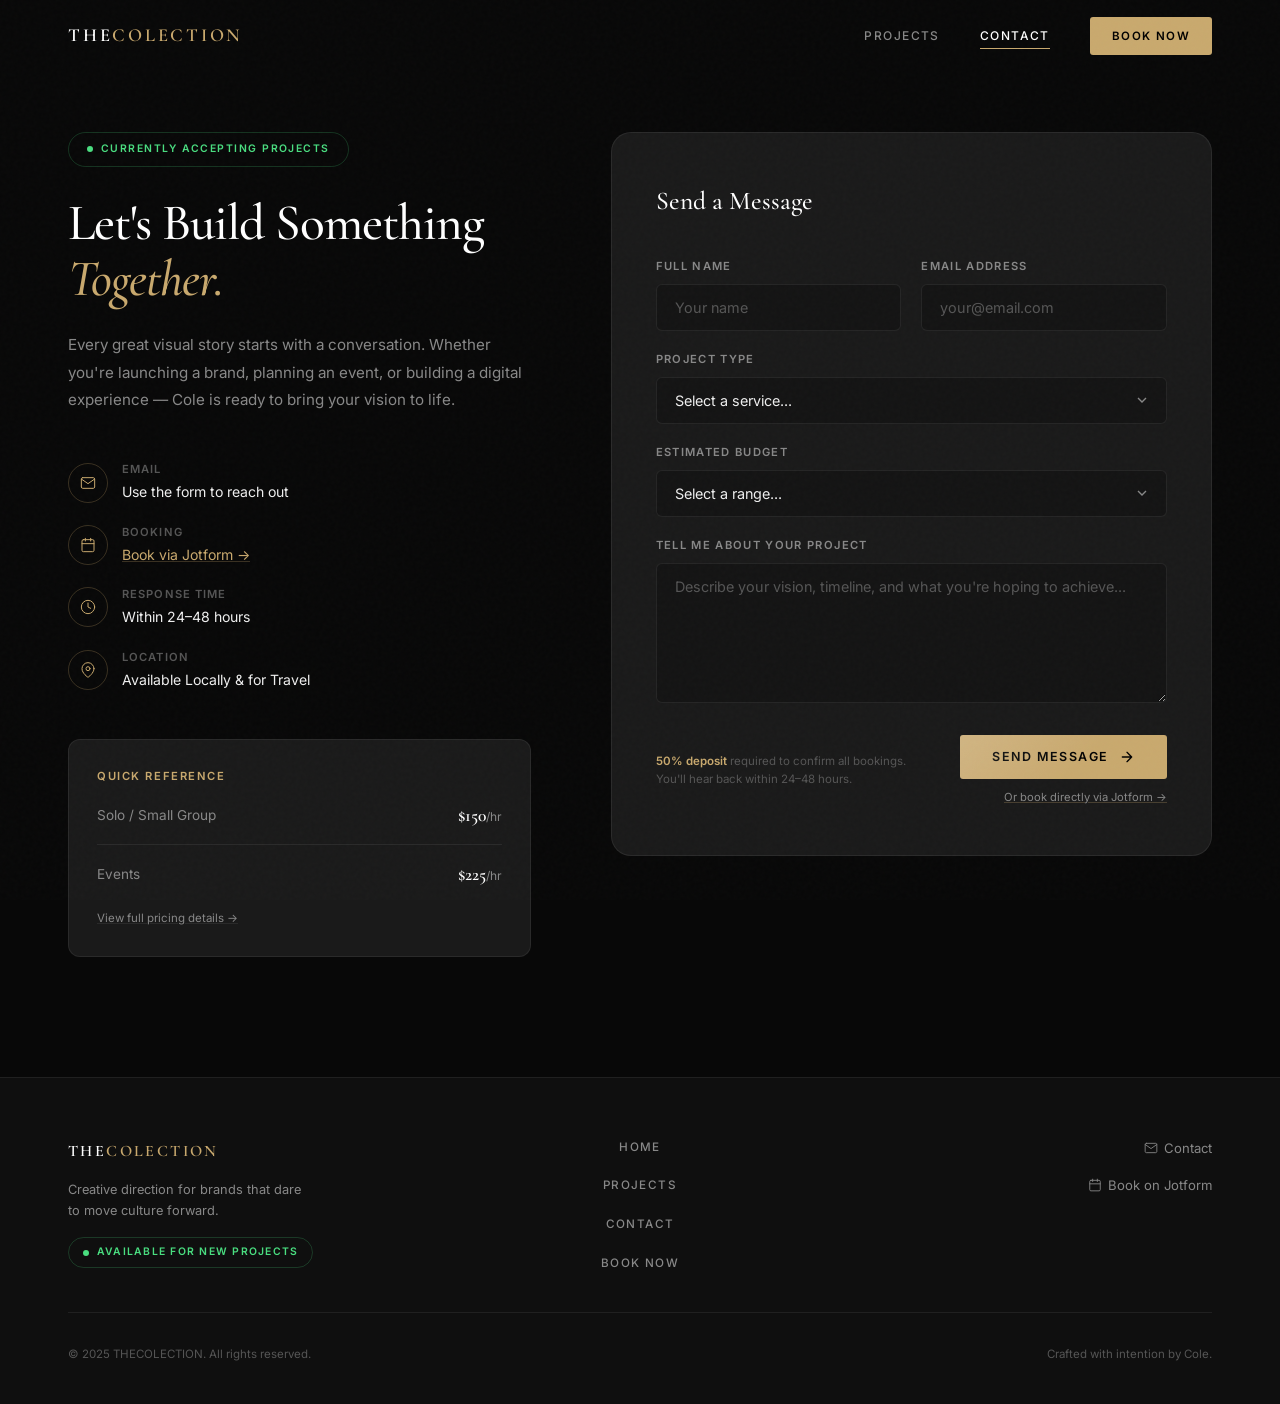
==== contact.html @ 6118b790 "Starting on Cole's Website." ====
<!DOCTYPE html>
<html lang="en">
<head>
  <meta charset="UTF-8" />
  <meta name="viewport" content="width=device-width, initial-scale=1.0" />
  <title>Contact — THECOLECTION</title>
  <meta name="description" content="Book a session or get in touch with THECOLECTION. Cole is currently accepting new creative projects." />

  <!-- Fonts -->
  <link rel="preconnect" href="https://fonts.googleapis.com" />
  <link rel="preconnect" href="https://fonts.gstatic.com" crossorigin />
  <link href="https://fonts.googleapis.com/css2?family=Cormorant+Garamond:ital,wght@0,300;0,400;0,500;0,600;0,700;1,300;1,400;1,500&family=Inter:wght@300;400;500;600;700&display=swap" rel="stylesheet" />

  <link rel="stylesheet" href="css/style.css" />
</head>
<body>

  <!-- ══════════════════════════════════════════
       NAVIGATION
       ══════════════════════════════════════════ -->
  <nav class="nav" role="navigation" aria-label="Main navigation">
    <div class="container nav-inner">
      <a href="index.html" class="nav-logo">THE<span>COLECTION</span></a>

      <div class="nav-links">
        <a href="projects.html" class="nav-link">Projects</a>
        <a href="contact.html" class="nav-link active">Contact</a>
        <a href="https://form.jotform.com/253236239169058" target="_blank" rel="noopener" class="nav-cta">Book Now</a>
      </div>

      <button class="nav-hamburger" aria-label="Open menu" aria-expanded="false">
        <span></span>
        <span></span>
        <span></span>
      </button>
    </div>
  </nav>

  <!-- Mobile Nav Overlay -->
  <div class="nav-mobile" role="dialog" aria-label="Mobile navigation">
    <a href="projects.html" class="nav-link">Projects</a>
    <a href="contact.html" class="nav-link active">Contact</a>
    <a href="https://form.jotform.com/253236239169058" target="_blank" rel="noopener" class="nav-cta">Book Now</a>
  </div>

  <!-- ══════════════════════════════════════════
       CONTACT PAGE
       ══════════════════════════════════════════ -->
  <main class="contact-page" aria-label="Contact">
    <div class="container">

      <div class="contact-grid">

        <!-- ── LEFT: Brand Statement ── -->
        <div class="contact-left">

          <div class="contact-status reveal">
            <span class="contact-status-dot"></span>
            Currently Accepting Projects
          </div>

          <h1 class="contact-title reveal reveal-delay-1">
            Let's Build Something <em>Together.</em>
          </h1>

          <p class="contact-desc reveal reveal-delay-2">
            Every great visual story starts with a conversation. Whether you're launching a brand, planning an event, or building a digital experience — Cole is ready to bring your vision to life.
          </p>

          <div class="contact-info reveal reveal-delay-3">

            <div class="contact-info-item">
              <div class="contact-info-icon" aria-hidden="true">
                <svg viewBox="0 0 24 24" fill="none" stroke-linecap="round" stroke-linejoin="round">
                  <path d="M4 4h16c1.1 0 2 .9 2 2v12c0 1.1-.9 2-2 2H4c-1.1 0-2-.9-2-2V6c0-1.1.9-2 2-2z"/>
                  <polyline points="22,6 12,13 2,6"/>
                </svg>
              </div>
              <div>
                <div class="contact-info-label">Email</div>
                <div class="contact-info-value">Use the form to reach out</div>
              </div>
            </div>

            <div class="contact-info-item">
              <div class="contact-info-icon" aria-hidden="true">
                <svg viewBox="0 0 24 24" fill="none" stroke-linecap="round" stroke-linejoin="round">
                  <rect x="3" y="4" width="18" height="18" rx="2" ry="2"/>
                  <line x1="16" y1="2" x2="16" y2="6"/>
                  <line x1="8" y1="2" x2="8" y2="6"/>
                  <line x1="3" y1="10" x2="21" y2="10"/>
                </svg>
              </div>
              <div>
                <div class="contact-info-label">Booking</div>
                <div class="contact-info-value">
                  <a href="https://form.jotform.com/253236239169058" target="_blank" rel="noopener" style="color: var(--gold); text-decoration: underline; text-decoration-color: var(--border-gold);">
                    Book via Jotform →
                  </a>
                </div>
              </div>
            </div>

            <div class="contact-info-item">
              <div class="contact-info-icon" aria-hidden="true">
                <svg viewBox="0 0 24 24" fill="none" stroke-linecap="round" stroke-linejoin="round">
                  <circle cx="12" cy="12" r="10"/>
                  <polyline points="12 6 12 12 16 14"/>
                </svg>
              </div>
              <div>
                <div class="contact-info-label">Response Time</div>
                <div class="contact-info-value">Within 24–48 hours</div>
              </div>
            </div>

            <div class="contact-info-item">
              <div class="contact-info-icon" aria-hidden="true">
                <svg viewBox="0 0 24 24" fill="none" stroke-linecap="round" stroke-linejoin="round">
                  <path d="M21 10c0 7-9 13-9 13S3 17 3 10a9 9 0 0118 0z"/>
                  <circle cx="12" cy="10" r="3"/>
                </svg>
              </div>
              <div>
                <div class="contact-info-label">Location</div>
                <div class="contact-info-value">Available Locally &amp; for Travel</div>
              </div>
            </div>

          </div>

          <!-- Pricing quick-ref -->
          <div class="reveal" style="margin-top: 48px; padding: 28px; background: var(--surface); border: 1px solid var(--border); border-radius: var(--radius); display: flex; flex-direction: column; gap: 16px;">
            <p style="font-size: 0.7rem; font-weight: 600; letter-spacing: 0.14em; text-transform: uppercase; color: var(--gold);">Quick Reference</p>
            <div style="display: flex; justify-content: space-between; align-items: center; padding-bottom: 14px; border-bottom: 1px solid var(--border);">
              <span style="font-size: 0.85rem; color: var(--text-muted);">Solo / Small Group</span>
              <span style="font-family: var(--font-display); font-size: 1.1rem; color: var(--white); font-weight: 600;">$150<span style="font-size: 0.75rem; color: var(--text-muted); font-family: var(--font-body); font-weight: 400;">/hr</span></span>
            </div>
            <div style="display: flex; justify-content: space-between; align-items: center;">
              <span style="font-size: 0.85rem; color: var(--text-muted);">Events</span>
              <span style="font-family: var(--font-display); font-size: 1.1rem; color: var(--white); font-weight: 600;">$225<span style="font-size: 0.75rem; color: var(--text-muted); font-family: var(--font-body); font-weight: 400;">/hr</span></span>
            </div>
            <a href="index.html#pricing" style="font-size: 0.72rem; color: var(--text-muted); text-decoration: underline; text-decoration-color: var(--border); margin-top: 4px;">
              View full pricing details →
            </a>
          </div>

        </div>

        <!-- ── RIGHT: Contact Form ── -->
        <div class="contact-form-wrap reveal reveal-delay-1">

          <h2 class="form-title">Send a Message</h2>

          <form id="contact-form" novalidate>

            <div class="form-grid">
              <div class="form-group">
                <label class="form-label" for="name">Full Name</label>
                <input
                  type="text"
                  id="name"
                  name="name"
                  class="form-input"
                  placeholder="Your name"
                  required
                  autocomplete="name"
                />
              </div>

              <div class="form-group">
                <label class="form-label" for="email">Email Address</label>
                <input
                  type="email"
                  id="email"
                  name="email"
                  class="form-input"
                  placeholder="your@email.com"
                  required
                  autocomplete="email"
                />
              </div>

              <div class="form-group full">
                <label class="form-label" for="project-type">Project Type</label>
                <select id="project-type" name="project_type" class="form-select" required>
                  <option value="" disabled selected>Select a service...</option>
                  <option value="branding">Branding / Brand Identity</option>
                  <option value="uiux">UI / UX Design</option>
                  <option value="photography">Photography Session</option>
                  <option value="videography">Videography</option>
                  <option value="event">Event Coverage</option>
                  <option value="graphics">Visual Graphics</option>
                  <option value="other">Other / Not Sure Yet</option>
                </select>
              </div>

              <div class="form-group full">
                <label class="form-label" for="budget">Estimated Budget</label>
                <select id="budget" name="budget" class="form-select">
                  <option value="" disabled selected>Select a range...</option>
                  <option value="under-500">Under $500</option>
                  <option value="500-1000">$500 – $1,000</option>
                  <option value="1000-2500">$1,000 – $2,500</option>
                  <option value="2500-5000">$2,500 – $5,000</option>
                  <option value="5000+">$5,000+</option>
                  <option value="discuss">Prefer to Discuss</option>
                </select>
              </div>

              <div class="form-group full">
                <label class="form-label" for="message">Tell Me About Your Project</label>
                <textarea
                  id="message"
                  name="message"
                  class="form-textarea"
                  placeholder="Describe your vision, timeline, and what you're hoping to achieve..."
                  required
                ></textarea>
              </div>
            </div>

            <div class="form-submit">
              <p class="form-note">
                <strong>50% deposit</strong> required to confirm all bookings. You'll hear back within 24–48 hours.
              </p>
              <div class="form-actions">
                <button type="submit" class="btn btn-primary">
                  Send Message
                  <svg class="arrow" width="16" height="16" viewBox="0 0 24 24" fill="none" stroke="currentColor" stroke-width="2" stroke-linecap="round" stroke-linejoin="round">
                    <path d="M5 12h14M12 5l7 7-7 7"/>
                  </svg>
                </button>
                <a href="https://form.jotform.com/253236239169058" target="_blank" rel="noopener" class="form-book-link">
                  Or book directly via Jotform →
                </a>
              </div>
            </div>

          </form>

        </div>

      </div>

    </div>
  </main>

  <!-- ══════════════════════════════════════════
       FOOTER
       ══════════════════════════════════════════ -->
  <footer class="footer" role="contentinfo">
    <div class="container">

      <div class="footer-inner">
        <div class="footer-brand">
          <a href="index.html" class="nav-logo">THE<span>COLECTION</span></a>
          <p class="footer-tagline">Creative direction for brands that dare to move culture forward.</p>
          <div class="footer-status">
            <span class="footer-status-dot"></span>
            Available for New Projects
          </div>
        </div>

        <nav class="footer-nav" aria-label="Footer navigation">
          <a href="index.html" class="footer-nav-link">Home</a>
          <a href="projects.html" class="footer-nav-link">Projects</a>
          <a href="contact.html" class="footer-nav-link">Contact</a>
          <a href="https://form.jotform.com/253236239169058" target="_blank" rel="noopener" class="footer-nav-link">Book Now</a>
        </nav>

        <div class="footer-right">
          <a href="contact.html" class="footer-contact-link">
            <svg width="14" height="14" viewBox="0 0 24 24" fill="none" stroke="currentColor" stroke-width="1.5" stroke-linecap="round" stroke-linejoin="round">
              <path d="M4 4h16c1.1 0 2 .9 2 2v12c0 1.1-.9 2-2 2H4c-1.1 0-2-.9-2-2V6c0-1.1.9-2 2-2z"/><polyline points="22,6 12,13 2,6"/>
            </svg>
            Contact
          </a>
          <a href="https://form.jotform.com/253236239169058" target="_blank" rel="noopener" class="footer-contact-link">
            <svg width="14" height="14" viewBox="0 0 24 24" fill="none" stroke="currentColor" stroke-width="1.5" stroke-linecap="round" stroke-linejoin="round">
              <rect x="3" y="4" width="18" height="18" rx="2" ry="2"/><line x1="16" y1="2" x2="16" y2="6"/><line x1="8" y1="2" x2="8" y2="6"/><line x1="3" y1="10" x2="21" y2="10"/>
            </svg>
            Book on Jotform
          </a>
        </div>
      </div>

      <div class="footer-bottom">
        <p class="footer-copy">&copy; 2025 THECOLECTION. All rights reserved.</p>
        <p class="footer-made">Crafted with intention by Cole.</p>
      </div>

    </div>
  </footer>

  <script src="js/main.js"></script>
</body>
</html>
---- css/style.css ----
/* ============================================================
   THECOLECTION — Premium Stylesheet
   Design: Dark luxury editorial with gold accents
   ============================================================ */

/* ─── Google Fonts Import ─── */
@import url('https://fonts.googleapis.com/css2?family=Cormorant+Garamond:ital,wght@0,300;0,400;0,500;0,600;0,700;1,300;1,400;1,500&family=Inter:wght@300;400;500;600;700&display=swap');

/* ─── Design Tokens ─── */
:root {
  --bg:           #080808;
  --bg-2:         #0f0f0f;
  --bg-3:         #141414;
  --surface:      #1a1a1a;
  --surface-2:    #222222;
  --gold:         #C9A96E;
  --gold-light:   #e0c48a;
  --gold-dark:    #a0813e;
  --cream:        #F5F0E8;
  --white:        #FFFFFF;
  --text:         #EFEFEF;
  --text-muted:   #888888;
  --text-dim:     #555555;
  --border:       rgba(255,255,255,0.07);
  --border-gold:  rgba(201,169,110,0.25);

  --font-display: 'Cormorant Garamond', Georgia, serif;
  --font-body:    'Inter', -apple-system, BlinkMacSystemFont, sans-serif;

  --ease-out:     cubic-bezier(0.22, 1, 0.36, 1);
  --ease-in-out:  cubic-bezier(0.65, 0, 0.35, 1);

  --radius-sm:    6px;
  --radius:       12px;
  --radius-lg:    20px;

  --nav-h:        72px;
  --section-pad:  120px;
  --container:    1240px;
  --gutter:       48px;
}

/* ─── Reset & Base ─── */
*, *::before, *::after {
  box-sizing: border-box;
  margin: 0;
  padding: 0;
}

html {
  scroll-behavior: smooth;
  font-size: 16px;
  -webkit-text-size-adjust: 100%;
}

body {
  background-color: var(--bg);
  color: var(--text);
  font-family: var(--font-body);
  font-weight: 400;
  line-height: 1.6;
  overflow-x: hidden;
  -webkit-font-smoothing: antialiased;
  -moz-osx-font-smoothing: grayscale;
}

img, video {
  display: block;
  max-width: 100%;
}

a {
  color: inherit;
  text-decoration: none;
}

ul, ol {
  list-style: none;
}

button {
  cursor: pointer;
  border: none;
  background: none;
  font-family: var(--font-body);
}

/* ─── Noise Overlay ─── */
body::before {
  content: '';
  position: fixed;
  inset: 0;
  background-image: url("data:image/svg+xml,%3Csvg viewBox='0 0 256 256' xmlns='http://www.w3.org/2000/svg'%3E%3Cfilter id='noise'%3E%3CfeTurbulence type='fractalNoise' baseFrequency='0.9' numOctaves='4' stitchTiles='stitch'/%3E%3C/filter%3E%3Crect width='100%25' height='100%25' filter='url(%23noise)' opacity='1'/%3E%3C/svg%3E");
  opacity: 0.022;
  pointer-events: none;
  z-index: 9999;
}

/* ─── Utilities ─── */
.container {
  max-width: var(--container);
  margin: 0 auto;
  padding: 0 var(--gutter);
}

.section {
  padding: var(--section-pad) 0;
}

.gold { color: var(--gold); }
.italic { font-style: italic; }

/* ─── Scroll Reveal Animation ─── */
.reveal {
  opacity: 0;
  transform: translateY(36px);
  transition: opacity 0.75s var(--ease-out), transform 0.75s var(--ease-out);
}
.reveal.revealed {
  opacity: 1;
  transform: translateY(0);
}
.reveal-delay-1 { transition-delay: 0.1s; }
.reveal-delay-2 { transition-delay: 0.2s; }
.reveal-delay-3 { transition-delay: 0.3s; }
.reveal-delay-4 { transition-delay: 0.45s; }

/* ─── Buttons ─── */
.btn {
  display: inline-flex;
  align-items: center;
  gap: 10px;
  padding: 14px 32px;
  font-family: var(--font-body);
  font-size: 0.78rem;
  font-weight: 600;
  letter-spacing: 0.12em;
  text-transform: uppercase;
  border-radius: 3px;
  transition: all 0.3s var(--ease-out);
  white-space: nowrap;
  position: relative;
  overflow: hidden;
}

.btn-primary {
  background: var(--gold);
  color: #000;
}
.btn-primary::after {
  content: '';
  position: absolute;
  inset: 0;
  background: linear-gradient(135deg, rgba(255,255,255,0.15) 0%, transparent 60%);
  pointer-events: none;
}
.btn-primary:hover {
  background: var(--gold-light);
  transform: translateY(-2px);
  box-shadow: 0 12px 40px rgba(201,169,110,0.35);
}

.btn-outline {
  background: transparent;
  color: var(--white);
  border: 1px solid rgba(255,255,255,0.3);
}
.btn-outline:hover {
  border-color: var(--gold);
  color: var(--gold);
  transform: translateY(-2px);
  box-shadow: 0 8px 30px rgba(0,0,0,0.4);
}

.btn-ghost {
  background: transparent;
  color: var(--gold);
  border: 1px solid var(--border-gold);
  padding: 12px 28px;
}
.btn-ghost:hover {
  background: var(--gold);
  color: #000;
}

/* Arrow icon inside button */
.btn .arrow {
  transition: transform 0.3s var(--ease-out);
}
.btn:hover .arrow {
  transform: translateX(4px);
}

/* ─── Section Labels ─── */
.section-label {
  display: inline-flex;
  align-items: center;
  gap: 10px;
  font-size: 0.7rem;
  font-weight: 600;
  letter-spacing: 0.2em;
  text-transform: uppercase;
  color: var(--gold);
  margin-bottom: 20px;
}
.section-label::before {
  content: '';
  width: 30px;
  height: 1px;
  background: var(--gold);
}

.section-title {
  font-family: var(--font-display);
  font-size: clamp(2.8rem, 5vw, 4.5rem);
  font-weight: 500;
  line-height: 1.05;
  letter-spacing: -0.02em;
  color: var(--white);
}

.section-title em {
  font-style: italic;
  color: var(--gold);
}

/* ─── Divider ─── */
.divider {
  width: 100%;
  height: 1px;
  background: var(--border);
}

/* ════════════════════════════════════════════════
   NAVIGATION
   ════════════════════════════════════════════════ */
.nav {
  position: fixed;
  top: 0;
  left: 0;
  right: 0;
  z-index: 1000;
  height: var(--nav-h);
  display: flex;
  align-items: center;
  transition: background 0.4s ease, box-shadow 0.4s ease, backdrop-filter 0.4s ease;
}

.nav.scrolled {
  background: rgba(8,8,8,0.88);
  backdrop-filter: blur(20px);
  -webkit-backdrop-filter: blur(20px);
  box-shadow: 0 1px 0 var(--border);
}

.nav-inner {
  display: flex;
  align-items: center;
  justify-content: space-between;
  width: 100%;
}

.nav-logo {
  font-family: var(--font-display);
  font-size: 1.15rem;
  font-weight: 600;
  letter-spacing: 0.15em;
  text-transform: uppercase;
  color: var(--white);
  transition: color 0.3s ease;
}
.nav-logo:hover { color: var(--gold); }
.nav-logo span { color: var(--gold); }

.nav-links {
  display: flex;
  align-items: center;
  gap: 40px;
}

.nav-link {
  font-size: 0.75rem;
  font-weight: 500;
  letter-spacing: 0.12em;
  text-transform: uppercase;
  color: var(--text-muted);
  transition: color 0.3s ease;
  position: relative;
}
.nav-link::after {
  content: '';
  position: absolute;
  bottom: -3px;
  left: 0;
  width: 0;
  height: 1px;
  background: var(--gold);
  transition: width 0.3s var(--ease-out);
}
.nav-link:hover { color: var(--white); }
.nav-link:hover::after { width: 100%; }
.nav-link.active { color: var(--white); }
.nav-link.active::after { width: 100%; }

.nav-cta {
  font-size: 0.72rem;
  font-weight: 600;
  letter-spacing: 0.12em;
  text-transform: uppercase;
  color: #000;
  background: var(--gold);
  padding: 10px 22px;
  border-radius: 3px;
  transition: all 0.3s var(--ease-out);
}
.nav-cta:hover {
  background: var(--gold-light);
  transform: translateY(-1px);
  box-shadow: 0 6px 20px rgba(201,169,110,0.3);
}

.nav-hamburger {
  display: none;
  flex-direction: column;
  gap: 5px;
  width: 28px;
  cursor: pointer;
  padding: 4px;
}
.nav-hamburger span {
  display: block;
  height: 1.5px;
  background: var(--white);
  transition: all 0.35s var(--ease-out);
  transform-origin: center;
}
.nav-hamburger.open span:nth-child(1) {
  transform: translateY(6.5px) rotate(45deg);
}
.nav-hamburger.open span:nth-child(2) {
  opacity: 0;
  transform: scaleX(0);
}
.nav-hamburger.open span:nth-child(3) {
  transform: translateY(-6.5px) rotate(-45deg);
}

/* Mobile nav overlay */
.nav-mobile {
  display: none;
  position: fixed;
  inset: 0;
  top: var(--nav-h);
  background: rgba(8,8,8,0.97);
  backdrop-filter: blur(20px);
  z-index: 999;
  flex-direction: column;
  align-items: center;
  justify-content: center;
  gap: 40px;
  opacity: 0;
  pointer-events: none;
  transition: opacity 0.35s ease;
}
.nav-mobile.open {
  opacity: 1;
  pointer-events: all;
}
.nav-mobile .nav-link {
  font-size: 1rem;
  letter-spacing: 0.15em;
}
.nav-mobile .nav-cta {
  font-size: 0.85rem;
  padding: 14px 36px;
}

/* ════════════════════════════════════════════════
   HERO
   ════════════════════════════════════════════════ */
.hero {
  position: relative;
  min-height: 100vh;
  display: flex;
  align-items: center;
  overflow: hidden;
  background: var(--bg);
}

/* Animated gradient background */
.hero-bg {
  position: absolute;
  inset: 0;
  z-index: 0;
}

.hero-glow {
  position: absolute;
  border-radius: 50%;
  filter: blur(120px);
  pointer-events: none;
}
.hero-glow-1 {
  width: 700px;
  height: 700px;
  top: -200px;
  right: -100px;
  background: radial-gradient(circle, rgba(201,169,110,0.08) 0%, transparent 70%);
  animation: glowFloat 8s ease-in-out infinite;
}
.hero-glow-2 {
  width: 500px;
  height: 500px;
  bottom: -100px;
  left: -50px;
  background: radial-gradient(circle, rgba(201,169,110,0.05) 0%, transparent 70%);
  animation: glowFloat 10s ease-in-out infinite reverse;
}

@keyframes glowFloat {
  0%, 100% { transform: translateY(0) scale(1); }
  50% { transform: translateY(-30px) scale(1.05); }
}

/* Grid lines on hero */
.hero-grid {
  position: absolute;
  inset: 0;
  background-image:
    linear-gradient(rgba(255,255,255,0.015) 1px, transparent 1px),
    linear-gradient(90deg, rgba(255,255,255,0.015) 1px, transparent 1px);
  background-size: 80px 80px;
  z-index: 0;
}

.hero-content {
  position: relative;
  z-index: 1;
  padding-top: var(--nav-h);
  width: 100%;
}

.hero-inner {
  display: grid;
  grid-template-columns: 1fr 1fr;
  gap: 80px;
  align-items: center;
  min-height: calc(100vh - var(--nav-h));
  padding: 80px 0;
}

.hero-left {
  display: flex;
  flex-direction: column;
  gap: 32px;
}

.hero-tag {
  display: inline-flex;
  align-items: center;
  gap: 10px;
  padding: 8px 18px;
  border: 1px solid var(--border-gold);
  border-radius: 100px;
  font-size: 0.68rem;
  font-weight: 500;
  letter-spacing: 0.18em;
  text-transform: uppercase;
  color: var(--gold);
  width: fit-content;
}

.hero-tag-dot {
  width: 6px;
  height: 6px;
  border-radius: 50%;
  background: var(--gold);
  animation: pulse 2s ease-in-out infinite;
}

@keyframes pulse {
  0%, 100% { opacity: 1; box-shadow: 0 0 0 0 rgba(201,169,110,0.4); }
  50% { opacity: 0.7; box-shadow: 0 0 0 6px rgba(201,169,110,0); }
}

.hero-headline {
  font-family: var(--font-display);
  font-size: clamp(3.5rem, 6vw, 6rem);
  font-weight: 500;
  line-height: 1.0;
  letter-spacing: -0.025em;
  color: var(--white);
}

.hero-headline em {
  font-style: italic;
  color: var(--gold);
}

.hero-headline .line {
  display: block;
  overflow: hidden;
}

.hero-sub {
  font-size: 1.05rem;
  font-weight: 300;
  color: var(--text-muted);
  line-height: 1.75;
  max-width: 460px;
}

.hero-actions {
  display: flex;
  align-items: center;
  gap: 16px;
  flex-wrap: wrap;
}

.hero-stats {
  display: flex;
  align-items: center;
  gap: 32px;
  padding-top: 12px;
  border-top: 1px solid var(--border);
  margin-top: 8px;
}

.hero-stat-value {
  font-family: var(--font-display);
  font-size: 2rem;
  font-weight: 600;
  color: var(--white);
  line-height: 1;
}
.hero-stat-label {
  font-size: 0.7rem;
  font-weight: 400;
  color: var(--text-muted);
  letter-spacing: 0.08em;
  text-transform: uppercase;
  margin-top: 4px;
}

.hero-right {
  display: flex;
  flex-direction: column;
  gap: 16px;
  height: 560px;
}

/* Project preview cards on hero */
.hero-card {
  background: var(--surface);
  border: 1px solid var(--border);
  border-radius: var(--radius);
  overflow: hidden;
  position: relative;
  transition: transform 0.5s var(--ease-out), box-shadow 0.5s ease;
}
.hero-card:hover {
  transform: translateY(-4px);
  box-shadow: 0 20px 60px rgba(0,0,0,0.5);
}

.hero-card-main {
  flex: 1;
  min-height: 0;
}

.hero-card-pair {
  display: grid;
  grid-template-columns: 1fr 1fr;
  gap: 16px;
  height: 180px;
}

.hero-card-visual {
  width: 100%;
  height: 100%;
  position: relative;
  overflow: hidden;
}

.hero-card-img {
  width: 100%;
  height: 100%;
  object-fit: cover;
}

/* Gradient placeholder for image areas */
.gradient-placeholder {
  width: 100%;
  height: 100%;
  position: relative;
  overflow: hidden;
}

.gp-1 { background: linear-gradient(135deg, #1a1210 0%, #2d1f0f 40%, #1a1a1a 100%); }
.gp-2 { background: linear-gradient(135deg, #0f1520 0%, #1a2540 40%, #111 100%); }
.gp-3 { background: linear-gradient(135deg, #150f1a 0%, #251530 40%, #111 100%); }
.gp-4 { background: linear-gradient(135deg, #0f1a15 0%, #1a3025 40%, #111 100%); }
.gp-5 { background: linear-gradient(135deg, #1a100f 0%, #302010 40%, #111 100%); }
.gp-6 { background: linear-gradient(135deg, #10151a 0%, #1a2030 40%, #111 100%); }

.gradient-placeholder::after {
  content: '';
  position: absolute;
  inset: 0;
  background: linear-gradient(180deg, transparent 40%, rgba(0,0,0,0.6) 100%);
}

/* Shimmer effect on placeholders */
.gradient-placeholder::before {
  content: '';
  position: absolute;
  inset: 0;
  background: linear-gradient(
    105deg,
    transparent 40%,
    rgba(201,169,110,0.04) 50%,
    transparent 60%
  );
  background-size: 200% 100%;
  animation: shimmer 3s ease-in-out infinite;
}

@keyframes shimmer {
  0% { background-position: -200% 0; }
  100% { background-position: 200% 0; }
}

.hero-card-meta {
  position: absolute;
  bottom: 0;
  left: 0;
  right: 0;
  padding: 20px;
  z-index: 1;
}
.hero-card-category {
  font-size: 0.65rem;
  font-weight: 600;
  letter-spacing: 0.15em;
  text-transform: uppercase;
  color: var(--gold);
  margin-bottom: 4px;
}
.hero-card-title {
  font-family: var(--font-display);
  font-size: 1.1rem;
  font-weight: 500;
  color: var(--white);
}

/* Scroll indicator */
.hero-scroll {
  position: absolute;
  bottom: 36px;
  left: 50%;
  transform: translateX(-50%);
  display: flex;
  flex-direction: column;
  align-items: center;
  gap: 8px;
  color: var(--text-dim);
  font-size: 0.65rem;
  letter-spacing: 0.15em;
  text-transform: uppercase;
  animation: scrollBounce 2.5s ease-in-out infinite;
  z-index: 2;
}

.hero-scroll svg {
  width: 18px;
  height: 18px;
  stroke: var(--gold);
}

@keyframes scrollBounce {
  0%, 100% { transform: translateX(-50%) translateY(0); opacity: 0.7; }
  50% { transform: translateX(-50%) translateY(6px); opacity: 1; }
}

/* ════════════════════════════════════════════════
   MARQUEE
   ════════════════════════════════════════════════ */
.marquee-section {
  overflow: hidden;
  border-top: 1px solid var(--border);
  border-bottom: 1px solid var(--border);
  padding: 18px 0;
  background: var(--bg-2);
  position: relative;
  z-index: 1;
}

.marquee-track {
  display: flex;
  width: max-content;
  animation: marqueeScroll 28s linear infinite;
}

.marquee-track:hover {
  animation-play-state: paused;
}

.marquee-inner {
  display: flex;
  align-items: center;
  gap: 0;
  white-space: nowrap;
}

.marquee-item {
  display: flex;
  align-items: center;
  gap: 20px;
  padding: 0 24px;
  font-size: 0.7rem;
  font-weight: 600;
  letter-spacing: 0.2em;
  text-transform: uppercase;
  color: var(--text-muted);
  transition: color 0.3s ease;
}

.marquee-item:hover { color: var(--gold); }

.marquee-dot {
  width: 4px;
  height: 4px;
  border-radius: 50%;
  background: var(--gold);
  opacity: 0.5;
  flex-shrink: 0;
}

@keyframes marqueeScroll {
  0% { transform: translateX(0); }
  100% { transform: translateX(-50%); }
}

/* ════════════════════════════════════════════════
   ABOUT / INTRO
   ════════════════════════════════════════════════ */
.about {
  padding: var(--section-pad) 0;
  background: var(--bg);
}

.about-inner {
  display: grid;
  grid-template-columns: 1fr 2fr;
  gap: 80px;
  align-items: start;
}

.about-left {
  position: sticky;
  top: calc(var(--nav-h) + 40px);
}

.about-number {
  font-family: var(--font-display);
  font-size: clamp(6rem, 12vw, 10rem);
  font-weight: 300;
  line-height: 0.9;
  color: transparent;
  -webkit-text-stroke: 1px rgba(255,255,255,0.08);
  letter-spacing: -0.04em;
  display: block;
  margin-bottom: 24px;
}

.about-right {
  display: flex;
  flex-direction: column;
  gap: 40px;
}

.about-bio {
  font-family: var(--font-display);
  font-size: clamp(1.6rem, 2.5vw, 2.2rem);
  font-weight: 400;
  line-height: 1.5;
  color: var(--text);
  letter-spacing: -0.01em;
}

.about-bio em {
  font-style: italic;
  color: var(--gold);
}

.about-body {
  font-size: 0.95rem;
  line-height: 1.85;
  color: var(--text-muted);
  max-width: 560px;
}

.about-stats {
  display: grid;
  grid-template-columns: repeat(3, 1fr);
  gap: 0;
  border: 1px solid var(--border);
  border-radius: var(--radius);
  overflow: hidden;
  margin-top: 8px;
}

.about-stat {
  padding: 32px 28px;
  border-right: 1px solid var(--border);
  transition: background 0.3s ease;
}
.about-stat:last-child { border-right: none; }
.about-stat:hover { background: var(--bg-2); }

.about-stat-value {
  font-family: var(--font-display);
  font-size: 2.5rem;
  font-weight: 600;
  color: var(--gold);
  line-height: 1;
  margin-bottom: 8px;
}
.about-stat-label {
  font-size: 0.72rem;
  font-weight: 500;
  letter-spacing: 0.08em;
  text-transform: uppercase;
  color: var(--text-muted);
}

/* ════════════════════════════════════════════════
   PROJECTS SECTION
   ════════════════════════════════════════════════ */
.projects-section {
  padding: var(--section-pad) 0;
  background: var(--bg-2);
}

.projects-header {
  display: flex;
  align-items: flex-end;
  justify-content: space-between;
  margin-bottom: 64px;
  gap: 24px;
}

.projects-view-all {
  display: inline-flex;
  align-items: center;
  gap: 8px;
  font-size: 0.75rem;
  font-weight: 600;
  letter-spacing: 0.12em;
  text-transform: uppercase;
  color: var(--text-muted);
  transition: color 0.3s ease;
  white-space: nowrap;
  flex-shrink: 0;
}
.projects-view-all svg {
  width: 16px;
  height: 16px;
  stroke: currentColor;
  transition: transform 0.3s var(--ease-out);
}
.projects-view-all:hover { color: var(--gold); }
.projects-view-all:hover svg { transform: translateX(4px); }

/* Masonry-ish grid */
.projects-grid {
  display: grid;
  grid-template-columns: 1fr 1fr;
  gap: 20px;
}

.project-card {
  background: var(--surface);
  border: 1px solid var(--border);
  border-radius: var(--radius);
  overflow: hidden;
  position: relative;
  cursor: pointer;
  transition: transform 0.5s var(--ease-out), box-shadow 0.5s ease, border-color 0.3s ease;
  display: block;
}

.project-card:hover {
  transform: translateY(-6px);
  box-shadow: 0 30px 80px rgba(0,0,0,0.6);
  border-color: var(--border-gold);
}

/* Tall card variant */
.project-card.tall .project-visual {
  height: 480px;
}
.project-card.regular .project-visual {
  height: 300px;
}

/* First card spans full width */
.project-card.featured {
  grid-column: 1 / -1;
}
.project-card.featured .project-visual {
  height: 520px;
}

.project-visual {
  width: 100%;
  position: relative;
  overflow: hidden;
}

.project-visual .gradient-placeholder {
  transition: transform 0.7s var(--ease-out);
}
.project-card:hover .project-visual .gradient-placeholder {
  transform: scale(1.04);
}

/* Hover overlay */
.project-overlay {
  position: absolute;
  inset: 0;
  background: rgba(0,0,0,0.5);
  display: flex;
  align-items: center;
  justify-content: center;
  opacity: 0;
  transition: opacity 0.4s ease;
  z-index: 2;
}
.project-card:hover .project-overlay { opacity: 1; }

.project-overlay-btn {
  display: flex;
  align-items: center;
  gap: 10px;
  padding: 14px 28px;
  background: var(--gold);
  color: #000;
  font-size: 0.72rem;
  font-weight: 700;
  letter-spacing: 0.12em;
  text-transform: uppercase;
  border-radius: 3px;
  transform: translateY(10px);
  transition: transform 0.4s var(--ease-out);
}
.project-card:hover .project-overlay-btn { transform: translateY(0); }

.project-info {
  padding: 24px 28px;
  display: flex;
  align-items: center;
  justify-content: space-between;
  gap: 16px;
}

.project-meta {}
.project-category {
  font-size: 0.65rem;
  font-weight: 600;
  letter-spacing: 0.18em;
  text-transform: uppercase;
  color: var(--gold);
  margin-bottom: 6px;
}
.project-title {
  font-family: var(--font-display);
  font-size: 1.2rem;
  font-weight: 500;
  color: var(--white);
}

.project-arrow {
  width: 40px;
  height: 40px;
  border: 1px solid var(--border);
  border-radius: 50%;
  display: flex;
  align-items: center;
  justify-content: center;
  flex-shrink: 0;
  transition: all 0.3s var(--ease-out);
}
.project-arrow svg {
  width: 16px;
  height: 16px;
  stroke: var(--text-muted);
  transition: stroke 0.3s ease;
}
.project-card:hover .project-arrow {
  background: var(--gold);
  border-color: var(--gold);
}
.project-card:hover .project-arrow svg {
  stroke: #000;
}

/* ════════════════════════════════════════════════
   TESTIMONIALS
   ════════════════════════════════════════════════ */
.testimonials {
  padding: var(--section-pad) 0;
  background: var(--bg);
  position: relative;
  overflow: hidden;
}

.testimonials::before {
  content: '"';
  position: absolute;
  top: -20px;
  right: 60px;
  font-family: var(--font-display);
  font-size: 24rem;
  color: rgba(201,169,110,0.03);
  line-height: 1;
  pointer-events: none;
  z-index: 0;
  user-select: none;
}

.testimonials-header {
  margin-bottom: 64px;
}

.testimonials-grid {
  display: grid;
  grid-template-columns: repeat(3, 1fr);
  gap: 20px;
  position: relative;
  z-index: 1;
}

.testimonial-card {
  background: var(--surface);
  border: 1px solid var(--border);
  border-radius: var(--radius);
  padding: 36px 32px;
  display: flex;
  flex-direction: column;
  gap: 24px;
  position: relative;
  overflow: hidden;
  transition: transform 0.4s var(--ease-out), border-color 0.4s ease, box-shadow 0.4s ease;
}

.testimonial-card::before {
  content: '';
  position: absolute;
  top: 0;
  left: 0;
  right: 0;
  height: 2px;
  background: linear-gradient(90deg, transparent, var(--gold), transparent);
  transform: scaleX(0);
  transition: transform 0.5s var(--ease-out);
}
.testimonial-card:hover::before { transform: scaleX(1); }
.testimonial-card:hover {
  transform: translateY(-4px);
  border-color: var(--border-gold);
  box-shadow: 0 20px 60px rgba(0,0,0,0.4);
}

.testimonial-card.active {
  border-color: var(--border-gold);
  background: var(--bg-3);
}
.testimonial-card.active::before { transform: scaleX(1); }

.testimonial-number {
  font-family: var(--font-display);
  font-size: 1rem;
  font-weight: 600;
  color: var(--text-dim);
  letter-spacing: 0.05em;
}

.testimonial-quote {
  font-family: var(--font-display);
  font-size: 1.15rem;
  font-weight: 400;
  line-height: 1.7;
  color: var(--text);
  font-style: italic;
  flex: 1;
}

.testimonial-author {
  display: flex;
  align-items: center;
  gap: 14px;
  padding-top: 20px;
  border-top: 1px solid var(--border);
}

.testimonial-avatar {
  width: 44px;
  height: 44px;
  border-radius: 50%;
  background: var(--surface-2);
  border: 1px solid var(--border-gold);
  display: flex;
  align-items: center;
  justify-content: center;
  font-family: var(--font-display);
  font-size: 1.1rem;
  font-weight: 600;
  color: var(--gold);
  flex-shrink: 0;
}

.testimonial-name {
  font-size: 0.85rem;
  font-weight: 600;
  color: var(--white);
  margin-bottom: 2px;
}
.testimonial-role {
  font-size: 0.72rem;
  color: var(--text-muted);
  letter-spacing: 0.04em;
}

/* ════════════════════════════════════════════════
   PRICING
   ════════════════════════════════════════════════ */
.pricing {
  padding: var(--section-pad) 0;
  background: var(--bg-2);
}

.pricing-header {
  text-align: center;
  margin-bottom: 64px;
}
.pricing-header .section-label {
  justify-content: center;
}
.pricing-header .section-label::before { display: none; }
.pricing-header .section-label::after {
  content: '';
  width: 30px;
  height: 1px;
  background: var(--gold);
}

.pricing-grid {
  display: grid;
  grid-template-columns: 1fr 1fr;
  gap: 24px;
  max-width: 900px;
  margin: 0 auto;
}

.pricing-card {
  background: var(--surface);
  border: 1px solid var(--border);
  border-radius: var(--radius-lg);
  padding: 48px 40px;
  position: relative;
  overflow: hidden;
  transition: transform 0.4s var(--ease-out), box-shadow 0.4s ease;
}
.pricing-card:hover {
  transform: translateY(-6px);
  box-shadow: 0 30px 80px rgba(0,0,0,0.5);
}

.pricing-card.popular {
  border-color: var(--border-gold);
  background: linear-gradient(160deg, var(--bg-3) 0%, var(--surface) 100%);
}
.pricing-card.popular::before {
  content: '';
  position: absolute;
  inset: 0;
  border-radius: var(--radius-lg);
  background: radial-gradient(ellipse at top right, rgba(201,169,110,0.06) 0%, transparent 70%);
  pointer-events: none;
}

.pricing-badge {
  display: inline-flex;
  align-items: center;
  gap: 6px;
  padding: 5px 14px;
  background: var(--gold);
  color: #000;
  font-size: 0.62rem;
  font-weight: 700;
  letter-spacing: 0.14em;
  text-transform: uppercase;
  border-radius: 100px;
  margin-bottom: 28px;
}

.pricing-tier {
  font-size: 0.72rem;
  font-weight: 600;
  letter-spacing: 0.18em;
  text-transform: uppercase;
  color: var(--text-muted);
  margin-bottom: 12px;
}

.pricing-amount {
  display: flex;
  align-items: baseline;
  gap: 4px;
  margin-bottom: 8px;
}
.pricing-currency {
  font-family: var(--font-display);
  font-size: 2rem;
  font-weight: 400;
  color: var(--gold);
}
.pricing-value {
  font-family: var(--font-display);
  font-size: 4.5rem;
  font-weight: 600;
  line-height: 1;
  color: var(--white);
  letter-spacing: -0.03em;
}
.pricing-unit {
  font-size: 0.85rem;
  color: var(--text-muted);
  margin-left: 4px;
}

.pricing-note {
  font-size: 0.75rem;
  color: var(--text-dim);
  margin-bottom: 32px;
  padding-bottom: 32px;
  border-bottom: 1px solid var(--border);
}

.pricing-features {
  display: flex;
  flex-direction: column;
  gap: 14px;
  margin-bottom: 36px;
}

.pricing-feature {
  display: flex;
  align-items: flex-start;
  gap: 12px;
  font-size: 0.88rem;
  color: var(--text-muted);
  line-height: 1.4;
}
.pricing-feature-icon {
  width: 18px;
  height: 18px;
  border-radius: 50%;
  background: rgba(201,169,110,0.1);
  border: 1px solid var(--border-gold);
  display: flex;
  align-items: center;
  justify-content: center;
  flex-shrink: 0;
  margin-top: 1px;
}
.pricing-feature-icon svg {
  width: 10px;
  height: 10px;
  stroke: var(--gold);
  stroke-width: 2.5;
}

.pricing-disclaimer {
  font-size: 0.68rem;
  color: var(--text-dim);
  margin-top: 16px;
  display: flex;
  align-items: center;
  gap: 6px;
}
.pricing-disclaimer::before {
  content: '*';
  color: var(--gold);
}

/* ════════════════════════════════════════════════
   CTA BANNER
   ════════════════════════════════════════════════ */
.cta-banner {
  position: relative;
  overflow: hidden;
  padding: 100px 0;
  background: var(--bg);
}

.cta-banner::before {
  content: '';
  position: absolute;
  inset: 0;
  background:
    radial-gradient(ellipse 80% 80% at 50% 50%, rgba(201,169,110,0.06) 0%, transparent 70%),
    linear-gradient(180deg, var(--bg-2) 0%, var(--bg) 50%, var(--bg-2) 100%);
}

.cta-banner-line {
  position: absolute;
  top: 0;
  left: 0;
  right: 0;
  height: 1px;
  background: linear-gradient(90deg, transparent, var(--gold), transparent);
  opacity: 0.4;
}

.cta-banner-inner {
  position: relative;
  z-index: 1;
  text-align: center;
  display: flex;
  flex-direction: column;
  align-items: center;
  gap: 28px;
}

.cta-banner-eyebrow {
  font-size: 0.7rem;
  font-weight: 600;
  letter-spacing: 0.22em;
  text-transform: uppercase;
  color: var(--gold);
}

.cta-banner-title {
  font-family: var(--font-display);
  font-size: clamp(2.5rem, 5vw, 4.5rem);
  font-weight: 500;
  line-height: 1.1;
  color: var(--white);
  letter-spacing: -0.02em;
  max-width: 700px;
}

.cta-banner-title em {
  font-style: italic;
  color: var(--gold);
}

.cta-banner-sub {
  font-size: 1rem;
  color: var(--text-muted);
  max-width: 460px;
  line-height: 1.7;
}

.cta-banner-actions {
  display: flex;
  align-items: center;
  gap: 16px;
  flex-wrap: wrap;
  justify-content: center;
  padding-top: 8px;
}

/* ════════════════════════════════════════════════
   FOOTER
   ════════════════════════════════════════════════ */
.footer {
  background: var(--bg-2);
  border-top: 1px solid var(--border);
  padding: 60px 0 40px;
}

.footer-inner {
  display: grid;
  grid-template-columns: 1fr auto 1fr;
  gap: 40px;
  align-items: start;
  padding-bottom: 40px;
  border-bottom: 1px solid var(--border);
  margin-bottom: 32px;
}

.footer-brand .nav-logo {
  font-size: 1rem;
  display: inline-block;
  margin-bottom: 16px;
}
.footer-tagline {
  font-size: 0.8rem;
  color: var(--text-muted);
  line-height: 1.6;
  max-width: 240px;
}

.footer-status {
  display: inline-flex;
  align-items: center;
  gap: 8px;
  padding: 6px 14px;
  border: 1px solid rgba(74,222,128,0.2);
  border-radius: 100px;
  font-size: 0.65rem;
  font-weight: 600;
  letter-spacing: 0.12em;
  text-transform: uppercase;
  color: #4ade80;
  margin-top: 16px;
}
.footer-status-dot {
  width: 6px;
  height: 6px;
  border-radius: 50%;
  background: #4ade80;
  animation: pulse 2s ease-in-out infinite;
}

.footer-nav {
  display: flex;
  flex-direction: column;
  align-items: center;
  gap: 20px;
}
.footer-nav-link {
  font-size: 0.73rem;
  font-weight: 500;
  letter-spacing: 0.12em;
  text-transform: uppercase;
  color: var(--text-muted);
  transition: color 0.3s ease;
}
.footer-nav-link:hover { color: var(--gold); }

.footer-right {
  display: flex;
  flex-direction: column;
  align-items: flex-end;
  gap: 16px;
}

.footer-contact-link {
  font-size: 0.82rem;
  color: var(--text-muted);
  transition: color 0.3s ease;
  display: flex;
  align-items: center;
  gap: 6px;
}
.footer-contact-link:hover { color: var(--gold); }

.footer-bottom {
  display: flex;
  align-items: center;
  justify-content: space-between;
  gap: 20px;
}

.footer-copy {
  font-size: 0.72rem;
  color: var(--text-dim);
}

.footer-made {
  font-size: 0.72rem;
  color: var(--text-dim);
}

/* ════════════════════════════════════════════════
   PROJECTS PAGE — PAGE HERO
   ════════════════════════════════════════════════ */
.page-hero {
  padding: calc(var(--nav-h) + 80px) 0 80px;
  background: var(--bg);
  position: relative;
  overflow: hidden;
}

.page-hero::before {
  content: '';
  position: absolute;
  bottom: 0;
  left: 0;
  right: 0;
  height: 1px;
  background: var(--border);
}

.page-hero-inner {
  display: flex;
  align-items: flex-end;
  justify-content: space-between;
  gap: 40px;
}

.page-hero-title {
  font-family: var(--font-display);
  font-size: clamp(4rem, 10vw, 9rem);
  font-weight: 500;
  line-height: 0.95;
  letter-spacing: -0.03em;
  color: var(--white);
}
.page-hero-title em { color: var(--gold); font-style: italic; }

.page-hero-sub {
  font-size: 0.9rem;
  color: var(--text-muted);
  line-height: 1.7;
  max-width: 320px;
  text-align: right;
}

/* Filter Tabs */
.filter-bar {
  padding: 32px 0;
  display: flex;
  align-items: center;
  gap: 8px;
  border-bottom: 1px solid var(--border);
}

.filter-tab {
  padding: 8px 22px;
  font-size: 0.72rem;
  font-weight: 600;
  letter-spacing: 0.12em;
  text-transform: uppercase;
  color: var(--text-muted);
  background: transparent;
  border: 1px solid var(--border);
  border-radius: 3px;
  cursor: pointer;
  transition: all 0.3s var(--ease-out);
}
.filter-tab:hover {
  color: var(--white);
  border-color: rgba(255,255,255,0.2);
}
.filter-tab.active {
  color: #000;
  background: var(--gold);
  border-color: var(--gold);
}

/* Projects full grid */
.projects-full-grid {
  display: grid;
  grid-template-columns: repeat(2, 1fr);
  gap: 20px;
  padding: 48px 0 80px;
}

.project-card-full .project-visual {
  height: 360px;
}

/* ════════════════════════════════════════════════
   CONTACT PAGE
   ════════════════════════════════════════════════ */
.contact-page {
  padding: calc(var(--nav-h) + 60px) 0 var(--section-pad);
  background: var(--bg);
  min-height: 100vh;
}

.contact-grid {
  display: grid;
  grid-template-columns: 1fr 1.3fr;
  gap: 80px;
  align-items: start;
}

.contact-left {
  position: sticky;
  top: calc(var(--nav-h) + 40px);
}

.contact-status {
  display: inline-flex;
  align-items: center;
  gap: 8px;
  padding: 8px 18px;
  border: 1px solid rgba(74,222,128,0.2);
  border-radius: 100px;
  font-size: 0.65rem;
  font-weight: 600;
  letter-spacing: 0.14em;
  text-transform: uppercase;
  color: #4ade80;
  margin-bottom: 28px;
}
.contact-status-dot {
  width: 6px;
  height: 6px;
  border-radius: 50%;
  background: #4ade80;
  animation: pulse 2s ease-in-out infinite;
}

.contact-title {
  font-family: var(--font-display);
  font-size: clamp(2.5rem, 4vw, 3.8rem);
  font-weight: 500;
  line-height: 1.1;
  color: var(--white);
  letter-spacing: -0.02em;
  margin-bottom: 24px;
}
.contact-title em { color: var(--gold); font-style: italic; }

.contact-desc {
  font-size: 0.95rem;
  color: var(--text-muted);
  line-height: 1.8;
  margin-bottom: 48px;
}

.contact-info {
  display: flex;
  flex-direction: column;
  gap: 20px;
}

.contact-info-item {
  display: flex;
  align-items: center;
  gap: 14px;
}
.contact-info-icon {
  width: 40px;
  height: 40px;
  border: 1px solid var(--border-gold);
  border-radius: 50%;
  display: flex;
  align-items: center;
  justify-content: center;
  flex-shrink: 0;
}
.contact-info-icon svg {
  width: 16px;
  height: 16px;
  stroke: var(--gold);
  stroke-width: 1.5;
}
.contact-info-label {
  font-size: 0.7rem;
  font-weight: 600;
  letter-spacing: 0.1em;
  text-transform: uppercase;
  color: var(--text-dim);
  margin-bottom: 2px;
}
.contact-info-value {
  font-size: 0.88rem;
  color: var(--text);
}

/* Form */
.contact-form-wrap {
  background: var(--surface);
  border: 1px solid var(--border);
  border-radius: var(--radius-lg);
  padding: 48px 44px;
}

.form-title {
  font-family: var(--font-display);
  font-size: 1.6rem;
  font-weight: 500;
  color: var(--white);
  margin-bottom: 36px;
}

.form-grid {
  display: grid;
  grid-template-columns: 1fr 1fr;
  gap: 20px;
  margin-bottom: 20px;
}

.form-group {
  display: flex;
  flex-direction: column;
  gap: 8px;
}
.form-group.full {
  grid-column: 1 / -1;
}

.form-label {
  font-size: 0.7rem;
  font-weight: 600;
  letter-spacing: 0.12em;
  text-transform: uppercase;
  color: var(--text-muted);
}

.form-input,
.form-select,
.form-textarea {
  background: var(--bg-3);
  border: 1px solid var(--border);
  border-radius: var(--radius-sm);
  padding: 14px 18px;
  font-family: var(--font-body);
  font-size: 0.9rem;
  color: var(--text);
  width: 100%;
  outline: none;
  transition: border-color 0.3s ease, box-shadow 0.3s ease;
  appearance: none;
}
.form-input::placeholder,
.form-textarea::placeholder {
  color: var(--text-dim);
}
.form-input:focus,
.form-select:focus,
.form-textarea:focus {
  border-color: var(--border-gold);
  box-shadow: 0 0 0 3px rgba(201,169,110,0.08);
}

.form-select {
  background-image: url("data:image/svg+xml,%3Csvg xmlns='http://www.w3.org/2000/svg' width='16' height='16' viewBox='0 0 24 24' fill='none' stroke='%23888' stroke-width='2'%3E%3Cpath d='M6 9l6 6 6-6'/%3E%3C/svg%3E");
  background-repeat: no-repeat;
  background-position: right 16px center;
  background-size: 16px;
  cursor: pointer;
}
.form-select option {
  background: var(--surface);
  color: var(--text);
}

.form-textarea {
  resize: vertical;
  min-height: 140px;
}

.form-submit {
  display: flex;
  align-items: center;
  justify-content: space-between;
  margin-top: 32px;
  gap: 20px;
}

.form-note {
  font-size: 0.72rem;
  color: var(--text-dim);
  line-height: 1.5;
  max-width: 260px;
}
.form-note strong {
  color: var(--gold);
  font-weight: 600;
}

.form-actions {
  display: flex;
  flex-direction: column;
  gap: 10px;
  align-items: flex-end;
}

.form-book-link {
  font-size: 0.7rem;
  color: var(--text-muted);
  text-decoration: underline;
  text-decoration-color: var(--border-gold);
  transition: color 0.3s ease;
}
.form-book-link:hover { color: var(--gold); }

/* ════════════════════════════════════════════════
   RESPONSIVE
   ════════════════════════════════════════════════ */
@media (max-width: 1100px) {
  :root {
    --section-pad: 90px;
    --gutter: 32px;
  }

  .hero-inner {
    gap: 48px;
  }

  .hero-right {
    height: 460px;
  }

  .about-inner {
    gap: 48px;
  }
}

@media (max-width: 900px) {
  :root {
    --section-pad: 72px;
    --gutter: 24px;
  }

  /* Nav */
  .nav-links { display: none; }
  .nav-hamburger { display: flex; }
  .nav-mobile { display: flex; }

  /* Hero */
  .hero-inner {
    grid-template-columns: 1fr;
    gap: 48px;
    padding: 60px 0;
  }
  .hero-right { height: auto; gap: 14px; }
  .hero-card-pair { height: 160px; }
  .hero-card-main .gradient-placeholder { min-height: 280px; }

  /* About */
  .about-inner {
    grid-template-columns: 1fr;
    gap: 40px;
  }
  .about-left { position: relative; top: auto; }
  .about-number { font-size: 6rem; }

  /* Projects header */
  .projects-header { flex-direction: column; align-items: flex-start; }

  /* Testimonials */
  .testimonials-grid { grid-template-columns: 1fr; gap: 16px; }

  /* Pricing */
  .pricing-grid { grid-template-columns: 1fr; max-width: 480px; }

  /* Footer */
  .footer-inner {
    grid-template-columns: 1fr;
    gap: 32px;
  }
  .footer-right { align-items: flex-start; }

  /* Contact */
  .contact-grid { grid-template-columns: 1fr; gap: 48px; }
  .contact-left { position: relative; top: auto; }

  /* Page hero */
  .page-hero-inner { flex-direction: column; align-items: flex-start; }
  .page-hero-sub { text-align: left; }

  /* Projects page grid */
  .projects-full-grid { grid-template-columns: 1fr; }
}

@media (max-width: 640px) {
  :root {
    --section-pad: 56px;
    --gutter: 20px;
  }

  .projects-grid { grid-template-columns: 1fr; }
  .project-card.featured .project-visual { height: 320px; }
  .project-card.tall .project-visual { height: 300px; }
  .project-card.regular .project-visual { height: 240px; }

  .hero-stats { gap: 20px; }
  .hero-actions { flex-direction: column; align-items: flex-start; }

  .about-stats { grid-template-columns: 1fr; }
  .about-stat { border-right: none; border-bottom: 1px solid var(--border); }
  .about-stat:last-child { border-bottom: none; }

  .form-grid { grid-template-columns: 1fr; }
  .contact-form-wrap { padding: 28px 24px; }

  .footer-bottom { flex-direction: column; align-items: center; text-align: center; }

  .form-submit { flex-direction: column; align-items: flex-start; }
  .form-actions { width: 100%; align-items: flex-start; }
  .form-actions .btn { width: 100%; justify-content: center; }

  .cta-banner-actions { flex-direction: column; align-items: center; }
  .cta-banner-actions .btn { width: 100%; max-width: 300px; justify-content: center; }

  .pricing-card { padding: 32px 24px; }
  .pricing-value { font-size: 3.5rem; }
}

/* ─── Custom Scrollbar ─── */
::-webkit-scrollbar {
  width: 6px;
}
::-webkit-scrollbar-track {
  background: var(--bg);
}
::-webkit-scrollbar-thumb {
  background: var(--surface-2);
  border-radius: 3px;
}
::-webkit-scrollbar-thumb:hover {
  background: var(--gold-dark);
}

/* ─── Selection ─── */
::selection {
  background: rgba(201,169,110,0.2);
  color: var(--white);
}
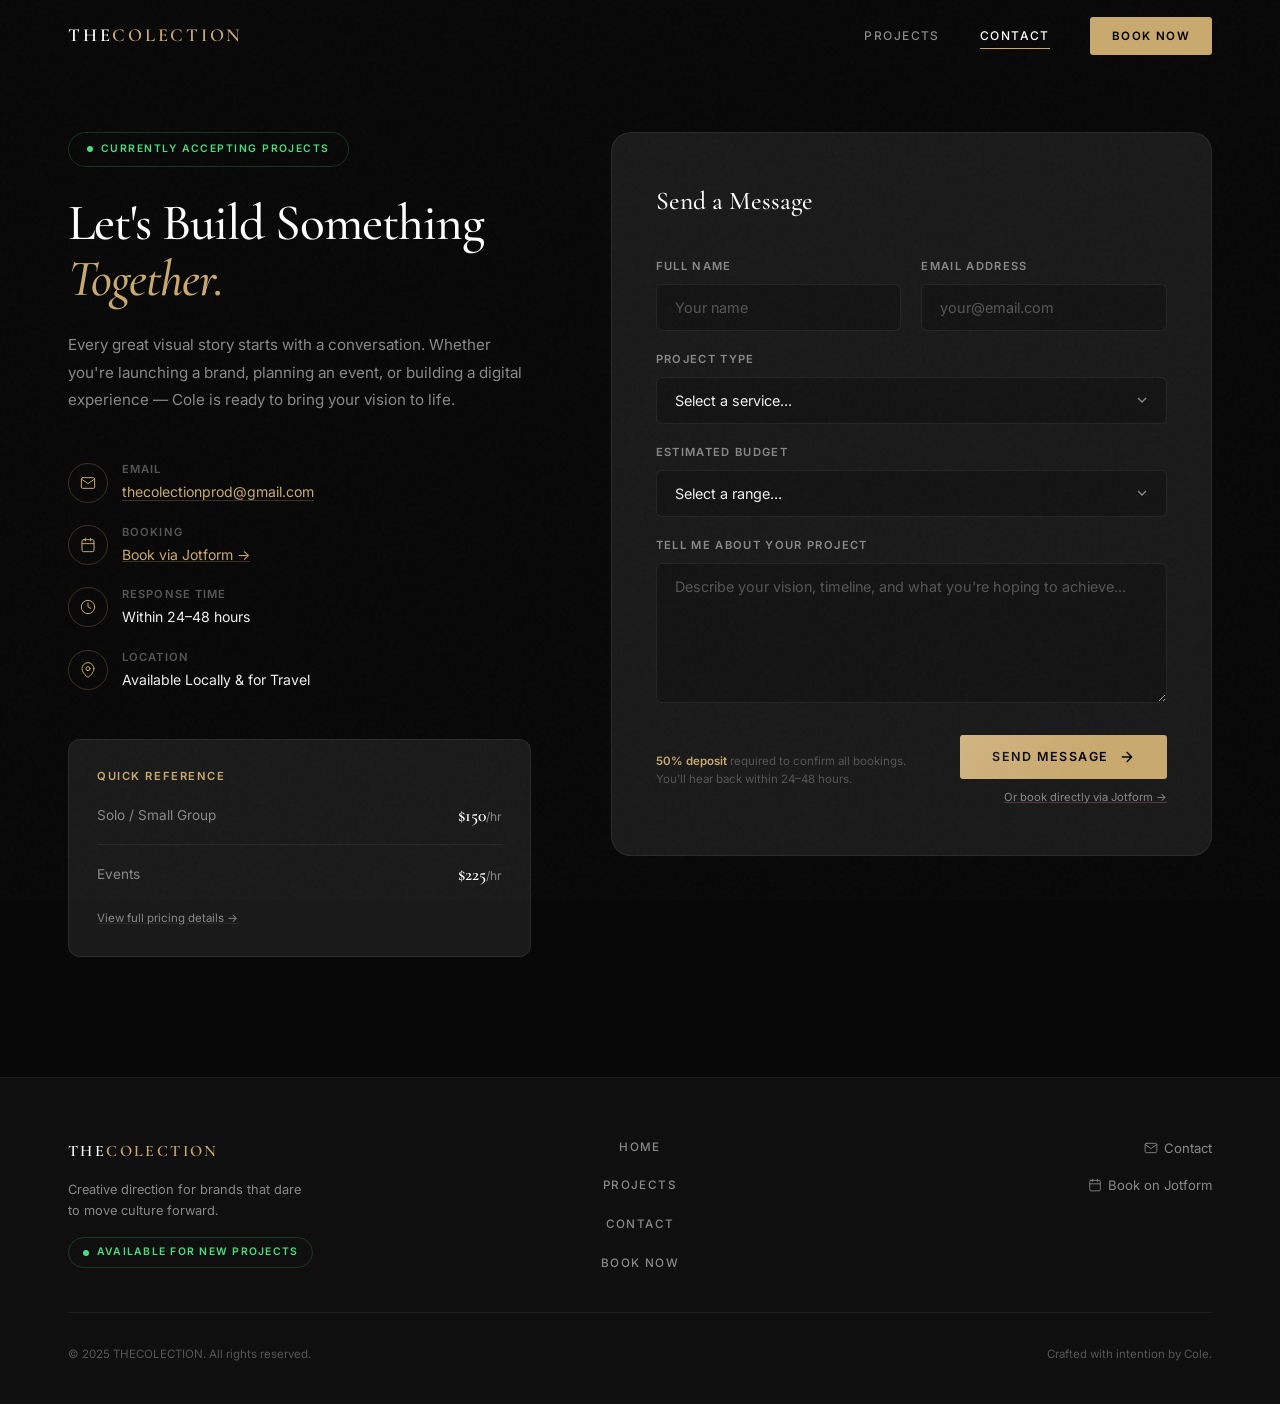
==== commit 677bcef4: "Added email address and made it mailto:." ====
--- a/contact.html
+++ b/contact.html
@@ -78,7 +78,9 @@
               </div>
               <div>
                 <div class="contact-info-label">Email</div>
-                <div class="contact-info-value">Use the form to reach out</div>
+                <div class="contact-info-value">
+                  <a class="contact-email-link" href="mailto:thecolectionprod@gmail.com">thecolectionprod@gmail.com</a>
+                </div>
               </div>
             </div>
 
--- a/css/style.css
+++ b/css/style.css
@@ -1666,6 +1666,18 @@
   color: var(--text);
 }
 
+a.contact-email-link {
+  color: var(--gold);
+  text-decoration: underline;
+  text-decoration-color: var(--border-gold);
+  text-underline-offset: 3px;
+  word-break: break-word;
+}
+a.contact-email-link:hover {
+  color: var(--gold-light);
+  text-decoration-color: var(--gold);
+}
+
 /* Form */
 .contact-form-wrap {
   background: var(--surface);
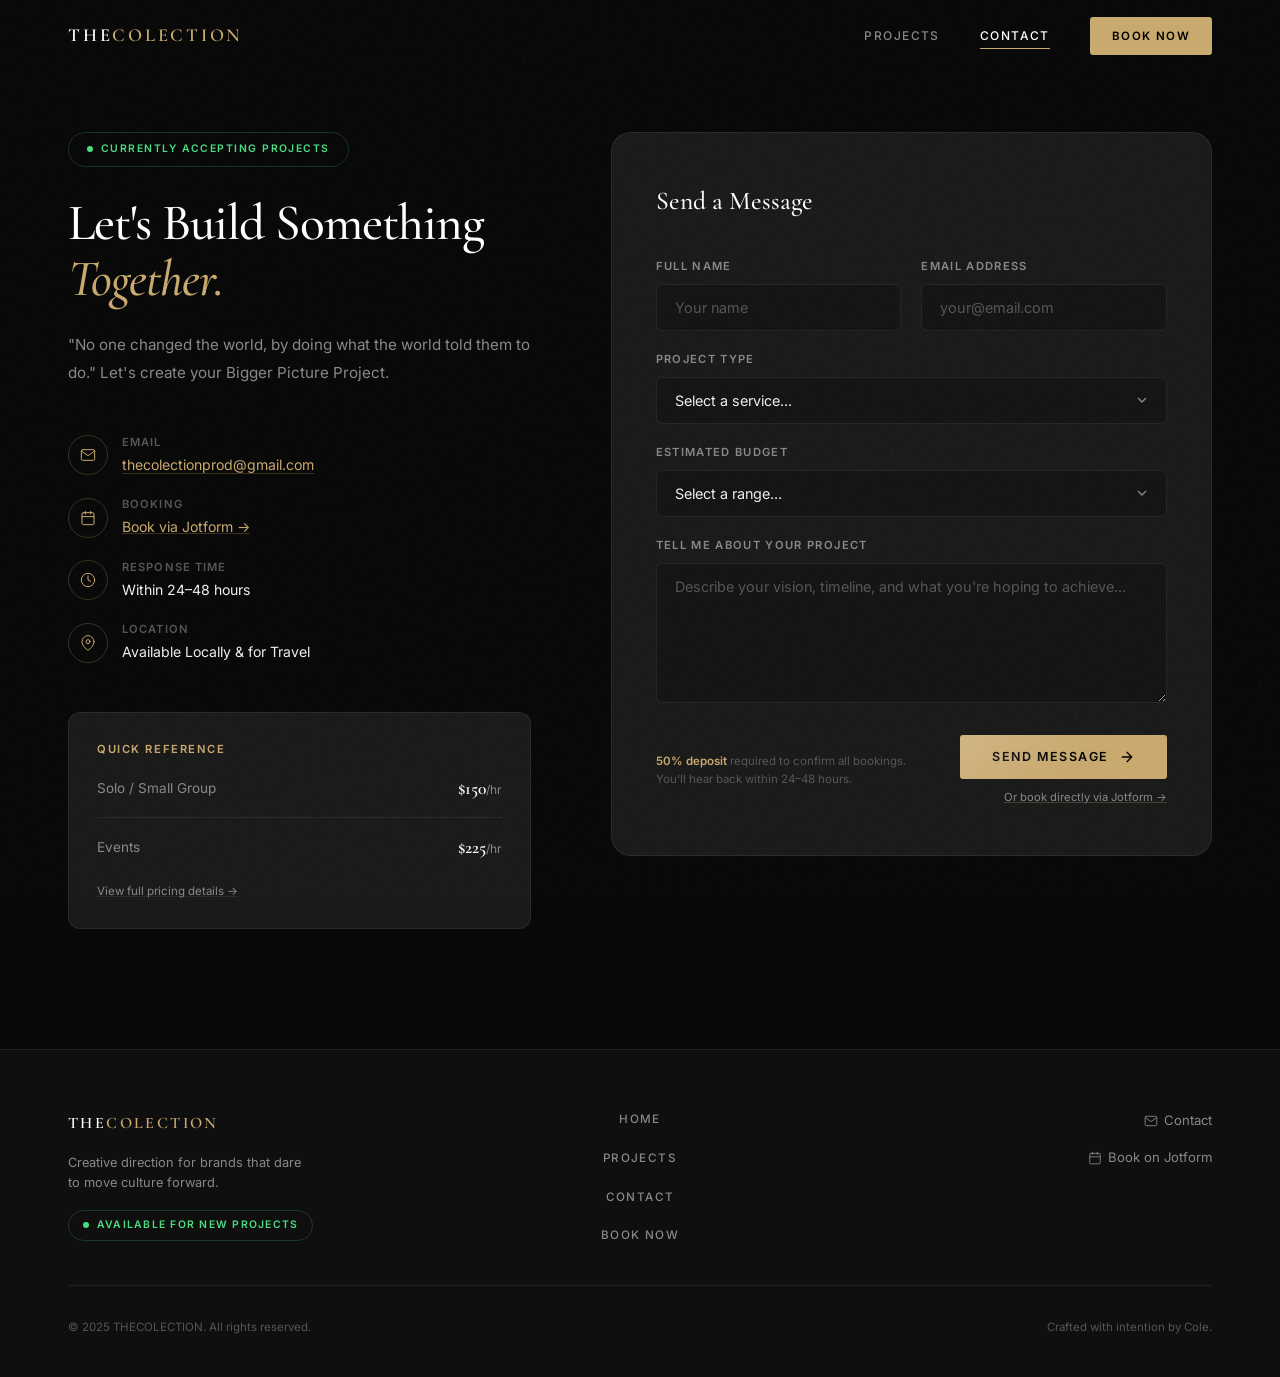
==== commit 16df5c86: "Changed card names and html file names." ====
--- a/contact.html
+++ b/contact.html
@@ -64,7 +64,8 @@
           </h1>
 
           <p class="contact-desc reveal reveal-delay-2">
-            Every great visual story starts with a conversation. Whether you're launching a brand, planning an event, or building a digital experience — Cole is ready to bring your vision to life.
+            "No one changed the world, by doing what the world told them to do." 
+            Let's create your Bigger Picture Project.
           </p>
 
           <div class="contact-info reveal reveal-delay-3">
@@ -188,11 +189,11 @@
                 <select id="project-type" name="project_type" class="form-select" required>
                   <option value="" disabled selected>Select a service...</option>
                   <option value="branding">Branding / Brand Identity</option>
-                  <option value="uiux">UI / UX Design</option>
+                  <option value="uiux">Creative Director</option>
                   <option value="photography">Photography Session</option>
                   <option value="videography">Videography</option>
                   <option value="event">Event Coverage</option>
-                  <option value="graphics">Visual Graphics</option>
+                  <option value="graphics">Film Director</option>
                   <option value="other">Other / Not Sure Yet</option>
                 </select>
               </div>
--- a/css/style.css
+++ b/css/style.css
@@ -1797,6 +1797,289 @@
 .form-book-link:hover { color: var(--gold); }
 
 /* ════════════════════════════════════════════════
+   PROJECT DETAIL PAGE
+   ════════════════════════════════════════════════ */
+
+/* Hero */
+.project-detail-hero {
+  padding: calc(var(--nav-h) + 80px) 0 80px;
+  background: var(--bg);
+  position: relative;
+  overflow: hidden;
+}
+.project-detail-hero::before {
+  content: '';
+  position: absolute;
+  inset: 0;
+  background: radial-gradient(ellipse 60% 50% at 70% 20%, rgba(201,169,110,0.05) 0%, transparent 70%);
+  pointer-events: none;
+}
+.project-detail-hero::after {
+  content: '';
+  position: absolute;
+  bottom: 0;
+  left: 0;
+  right: 0;
+  height: 1px;
+  background: var(--border);
+}
+
+.project-detail-back {
+  display: inline-flex;
+  align-items: center;
+  gap: 8px;
+  font-size: 0.7rem;
+  font-weight: 600;
+  letter-spacing: 0.14em;
+  text-transform: uppercase;
+  color: var(--text-muted);
+  margin-bottom: 36px;
+  transition: color 0.3s ease;
+}
+.project-detail-back svg {
+  transition: transform 0.3s var(--ease-out);
+}
+.project-detail-back:hover { color: var(--gold); }
+.project-detail-back:hover svg { transform: translateX(-4px); }
+
+.project-detail-hero-inner {
+  position: relative;
+  z-index: 1;
+  display: grid;
+  grid-template-columns: 1fr auto;
+  gap: 60px;
+  align-items: end;
+}
+
+.project-detail-eyebrow {
+  display: inline-flex;
+  align-items: center;
+  gap: 10px;
+  font-size: 0.68rem;
+  font-weight: 600;
+  letter-spacing: 0.2em;
+  text-transform: uppercase;
+  color: var(--gold);
+  margin-bottom: 18px;
+}
+.project-detail-eyebrow::before {
+  content: '';
+  width: 28px;
+  height: 1px;
+  background: var(--gold);
+}
+
+.project-detail-title {
+  font-family: var(--font-display);
+  font-size: clamp(3.2rem, 8vw, 7rem);
+  font-weight: 500;
+  line-height: 0.95;
+  letter-spacing: -0.03em;
+  color: var(--white);
+  margin-bottom: 28px;
+}
+.project-detail-title em {
+  font-style: italic;
+  color: var(--gold);
+}
+
+.project-detail-tagline {
+  font-size: 1rem;
+  color: var(--text-muted);
+  line-height: 1.7;
+  max-width: 520px;
+}
+
+/* Metadata strip */
+.project-detail-meta {
+  display: flex;
+  flex-direction: column;
+  gap: 20px;
+  align-items: flex-end;
+  padding-left: 40px;
+  border-left: 1px solid var(--border-gold);
+  align-self: end;
+}
+
+.project-detail-meta-item {
+  text-align: right;
+}
+.project-detail-meta-label {
+  font-size: 0.62rem;
+  font-weight: 600;
+  letter-spacing: 0.16em;
+  text-transform: uppercase;
+  color: var(--text-dim);
+  margin-bottom: 4px;
+}
+.project-detail-meta-value {
+  font-family: var(--font-display);
+  font-size: 1rem;
+  color: var(--text);
+  font-weight: 500;
+}
+
+/* Problem / Solution */
+.project-detail-body {
+  padding: 96px 0;
+  background: var(--bg);
+}
+
+.project-detail-columns {
+  display: grid;
+  grid-template-columns: 1fr 1px 1fr;
+  gap: 0 60px;
+  align-items: start;
+}
+
+.project-detail-divider {
+  background: var(--border-gold);
+  width: 1px;
+  align-self: stretch;
+}
+
+.project-detail-column {
+  padding: 36px 40px;
+  background: var(--surface);
+  border: 1px solid var(--border);
+  border-radius: var(--radius);
+}
+
+.project-detail-col-label {
+  font-size: 0.65rem;
+  font-weight: 600;
+  letter-spacing: 0.2em;
+  text-transform: uppercase;
+  color: var(--gold);
+  margin-bottom: 16px;
+  display: flex;
+  align-items: center;
+  gap: 10px;
+}
+.project-detail-col-label::before {
+  content: '';
+  width: 22px;
+  height: 1px;
+  background: var(--gold);
+}
+
+.project-detail-col-heading {
+  font-family: var(--font-display);
+  font-size: 1.75rem;
+  font-weight: 500;
+  color: var(--white);
+  line-height: 1.15;
+  margin-bottom: 20px;
+}
+
+.project-detail-col-body {
+  font-size: 0.92rem;
+  color: var(--text-muted);
+  line-height: 1.8;
+}
+
+/* Image Gallery */
+.project-gallery-section {
+  padding: 0 0 96px;
+  background: var(--bg);
+}
+
+.project-gallery-header {
+  display: flex;
+  align-items: center;
+  justify-content: space-between;
+  margin-bottom: 40px;
+  padding-bottom: 24px;
+  border-bottom: 1px solid var(--border);
+}
+
+.project-gallery-title {
+  font-family: var(--font-display);
+  font-size: 1.5rem;
+  font-weight: 500;
+  color: var(--white);
+}
+
+.project-gallery-count {
+  font-size: 0.68rem;
+  font-weight: 600;
+  letter-spacing: 0.16em;
+  text-transform: uppercase;
+  color: var(--text-dim);
+}
+
+.project-gallery-grid {
+  display: grid;
+  grid-template-columns: repeat(2, 1fr);
+  gap: 16px;
+}
+
+.project-gallery-item {
+  border-radius: var(--radius);
+  overflow: hidden;
+  border: 1px solid var(--border);
+  transition: border-color 0.4s ease, box-shadow 0.4s ease;
+  aspect-ratio: 4 / 3;
+  background: var(--surface);
+}
+.project-gallery-item:hover {
+  border-color: var(--border-gold);
+  box-shadow: 0 20px 60px rgba(0,0,0,0.5);
+}
+.project-gallery-item img {
+  width: 100%;
+  height: 100%;
+  object-fit: cover;
+  display: block;
+  transition: transform 0.6s var(--ease-out);
+}
+.project-gallery-item:hover img {
+  transform: scale(1.04);
+}
+
+/* More Projects */
+.project-more-section {
+  padding: 0 0 0;
+  background: var(--bg);
+  border-top: 1px solid var(--border);
+}
+
+.project-more-inner {
+  padding: 72px 0 0;
+}
+
+.project-more-header {
+  display: flex;
+  align-items: center;
+  justify-content: space-between;
+  margin-bottom: 40px;
+}
+
+.project-more-label {
+  font-size: 0.7rem;
+  font-weight: 600;
+  letter-spacing: 0.2em;
+  text-transform: uppercase;
+  color: var(--gold);
+  display: flex;
+  align-items: center;
+  gap: 10px;
+}
+.project-more-label::before {
+  content: '';
+  width: 28px;
+  height: 1px;
+  background: var(--gold);
+}
+
+.project-more-grid {
+  display: grid;
+  grid-template-columns: repeat(2, 1fr);
+  gap: 20px;
+  padding-bottom: 80px;
+}
+
+/* ════════════════════════════════════════════════
    RESPONSIVE
    ════════════════════════════════════════════════ */
 @media (max-width: 1100px) {
@@ -1873,6 +2156,14 @@
 
   /* Projects page grid */
   .projects-full-grid { grid-template-columns: 1fr; }
+
+  /* Project detail */
+  .project-detail-hero-inner { grid-template-columns: 1fr; gap: 40px; }
+  .project-detail-meta { flex-direction: row; flex-wrap: wrap; align-items: flex-start; border-left: none; padding-left: 0; border-top: 1px solid var(--border-gold); padding-top: 24px; }
+  .project-detail-meta-item { text-align: left; }
+  .project-detail-columns { grid-template-columns: 1fr; gap: 20px; }
+  .project-detail-divider { display: none; }
+  .project-more-grid { grid-template-columns: 1fr; }
 }
 
 @media (max-width: 640px) {
@@ -1882,6 +2173,8 @@
   }
 
   .projects-grid { grid-template-columns: 1fr; }
+  .project-gallery-grid { grid-template-columns: 1fr; }
+  .project-detail-column { padding: 24px 20px; }
   .project-card.featured .project-visual { height: 320px; }
   .project-card.tall .project-visual { height: 300px; }
   .project-card.regular .project-visual { height: 240px; }
